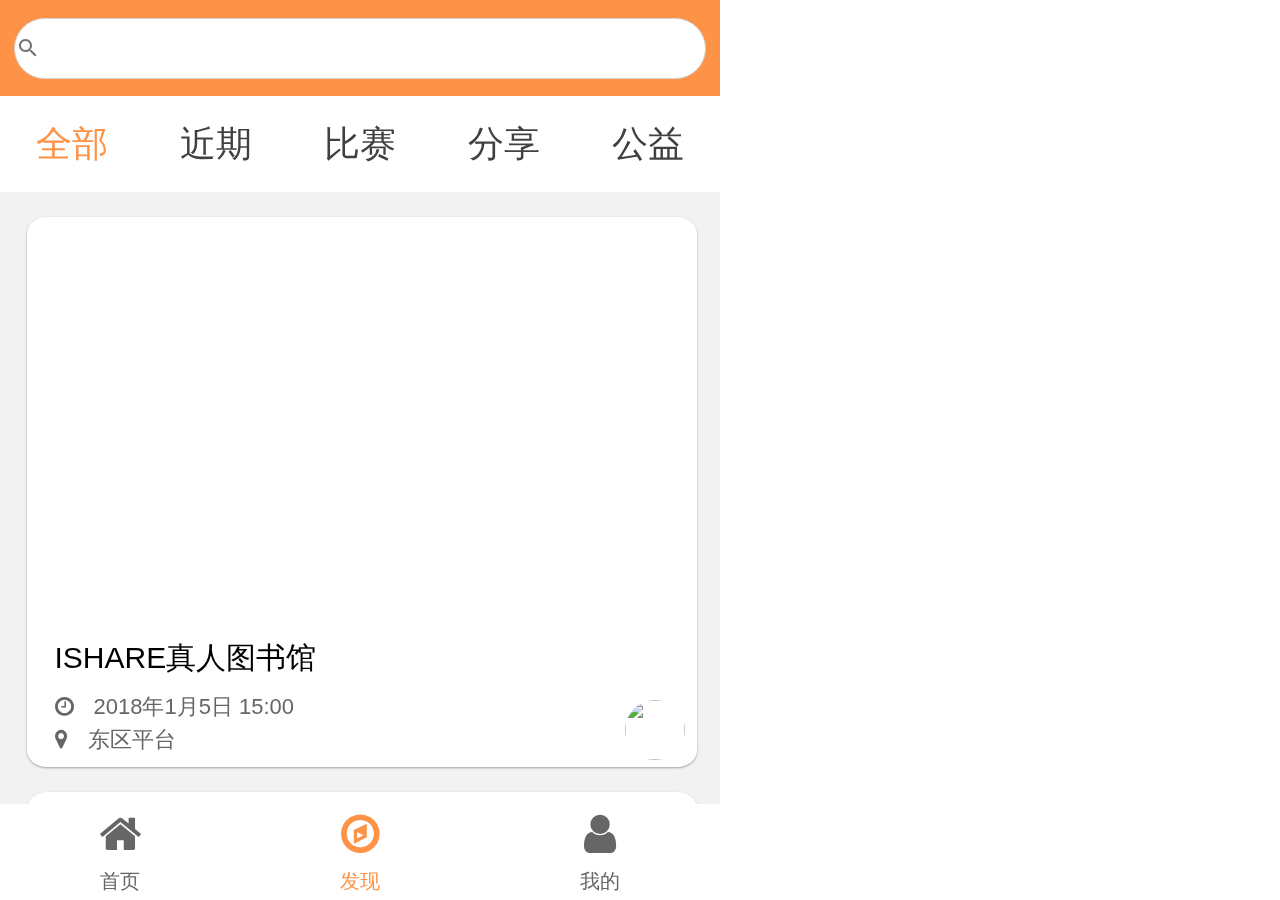
==== pages/find.html @ c49e38d6 "a problem that scrolling in find page is not solved,and all sizes have changed not comletely conside" ====
<!DOCTYPE html>
<html>

	<head>
		<meta charset="utf-8" />
		<meta name="viewport" content="width=device-width,initial-scale=1,maximum-scale=1,minimum-scale=1,user-scalable=no,minimal-ui,viewport-fit=cover" />
		<meta name="apple-mobile-web-app-capable" content="yes" />
		<!-- Color theme for statusbar -->
		<meta name="theme-color" content="#2196f3">
		<title>Ulife</title>
		<!-- Path to Framework7 Library CSS, Material Theme -->
		<link rel="stylesheet" href="../css/framework7.min.css">
		<!-- Path to your custom app styles-->
		<link rel="stylesheet" href="../css/main.css">
		<!--font awesome-->
		<link rel="stylesheet" href="../css/font-awesome.min.css" />
		<!--rem自适应js-->
		<script type="text/javascript" src="../js/selfAdapt.js"></script>
		<script type="text/javascript">
			document.addEventListener('plusready', function() {
				//console.log("所有plus api都应该在此事件发生后调用，否则会出现plus is undefined。"
			});
		</script>
	</head>

	<body>
		<!-- App root element -->
		<div id="Ulife_forall">
			<!-- Statusbar overlay -->
			<div class="statusbar"></div>
			<!-- Your main view, should have "view-main" class -->
			<div class="view view-main">
				<!-- Initial Page, "data-name" contains page name -->
				<div data-name="find" class="page">
					<!-- Top searchbar -->
					<form class="searchbar">
						<div class="searchbar-inner find_searchbardiv">
							<a class="find_searchbar_switch" href="#">
								<i class="searchbar-icon"></i>
								<span class="input-clear-button"></span>
							</a>
						</div>
					</form>
					<!-- Toolbar -->
					<div class="toolbar tabbar tabbar-labels toolbar-bottom-md home_toolbar no-shadow">
						<div class="toolbar-inner home_toolbar_div">
							<a href="/home/" class="tab-link home_toolbar">
								<i class="fa fa-home"></i>
								<span class="tabbar-label">首页</span>
							</a>
							<a href="#tab2" class="tab-link tab-link-active home_toolbar">
								<i class="fa fa-compass"></i>
								<span class="tabbar-label">发现</span>
							</a>
							<a href="#tab3" class="tab-link home_toolbar">
								<i class="fa fa-user"></i>
								<span class="tabbar-label">我的</span>
							</a>
						</div>
					</div>
					<!-- Scrollable page content -->
					<div class="page-content">
						<div>
							<div class="toolbar tabbar home_subtoolbar no-shadow">
								<div class="toolbar-inner">
									<a href="#tab4" class="tab-link tab-link-active"><span>全部</span></a>
									<a href="#tab5" class="tab-link"><span>近期</span></a>
									<a href="#tab6" class="tab-link"><span>比赛</span></a>
									<a href="#tab7" class="tab-link"><span>分享</span></a>
									<a href="#tab8" class="tab-link"><span>公益</span></a>
								</div>
							</div>
							<div class="tabs-swipeable-wrap">
								<!-- Tabs, tabs wrapper -->
								<div class="tabs">
									<!-- Tab 1, active by default -->
									<div id="tab4" class="tab tab-active">
										<!--tabs内卡片组-->
										<div class="card find_cardheader">
											<div style="background-image:url(./test/suse.jpg)" class="find_card-header align-items-flex-end"></div>
											<div class="card-content find_card-content-padding">
												<p class="find_cardtitle">ISHARE真人图书馆</p>
												<div class="find_carddetail">
													<i class="fa fa-clock-o"></i><span>2018年1月5日 15:00</span>
													<br />
													<i class="fa fa-map-marker"></i><span>东区平台</span>
												</div>
												<img src="./test/suse logo.jpg" class="home_tabs_orgimg" />
											</div>
										</div>	
										<div class="card find_cardheader">
											<div style="background-image:url(./test/g20.jpg)" class="find_card-header align-items-flex-end"></div>
											<div class="card-content find_card-content-padding">
												<p class="find_cardtitle">ISHARE真人图书馆</p>
												<div class="find_carddetail">
													<i class="fa fa-clock-o"></i><span>2018年1月5日 15:00</span>
													<br />
													<i class="fa fa-map-marker"></i><span>东区平台</span>
												</div>
												<img src="./test/suse logo.jpg" class="home_tabs_orgimg" />
											</div>
										</div>	
										<div class="card find_cardheader">
											<div style="background-image:url(./test/success.jpg)" class="find_card-header align-items-flex-end"></div>
											<div class="card-content find_card-content-padding">
												<p class="find_cardtitle">ISHARE真人图书馆</p>
												<div class="find_carddetail">
													<i class="fa fa-clock-o"></i><span>2018年1月5日 15:00</span>
													<br />
													<i class="fa fa-map-marker"></i><span>东区平台</span>
												</div>
												<img src="./test/suse logo.jpg" class="home_tabs_orgimg" />
											</div>
										</div>		
									</div>
									<!-- Tab 5 -->
									<div id="tab5" class="tab">
										... Tab 3 content ...
									</div>
								</div>
							</div>
						</div>
					</div>
				</div>
			</div>
		</div>
		<!-- Path to Framework7 Library JS-->
		<script type="text/javascript" src="../js/framework7.min.js"></script>
		<!-- Path to your app js-->
		<script type="text/javascript" src="../js/main.js"></script>
	</body>

</html>
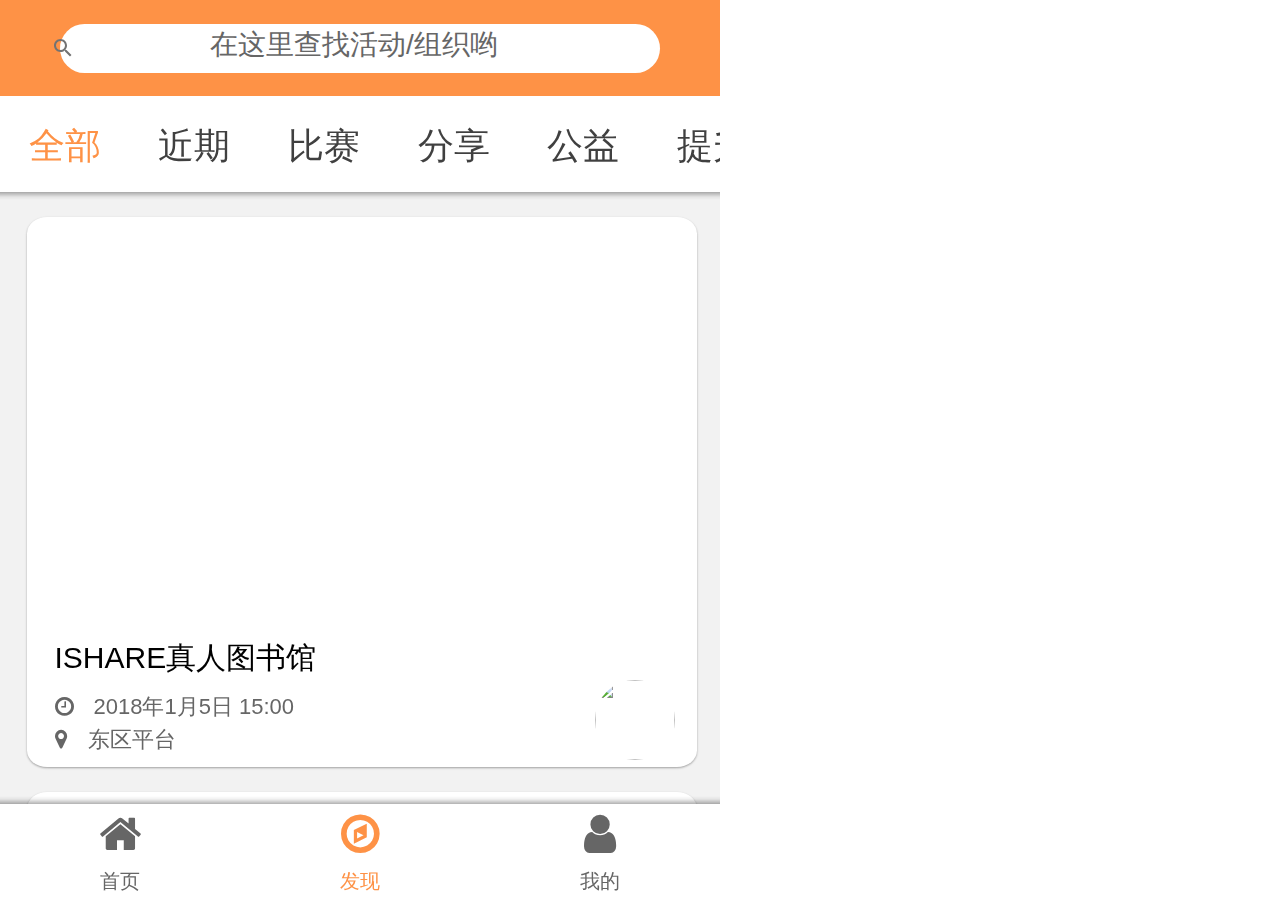
==== commit 6aeffe9c: "give you task" ====
--- a/pages/find.html
+++ b/pages/find.html
@@ -37,22 +37,22 @@
 						<div class="searchbar-inner find_searchbardiv">
 							<a class="find_searchbar_switch" href="#">
 								<i class="searchbar-icon"></i>
-								<span class="input-clear-button"></span>
+								<span>在这里查找活动/组织哟</span>
 							</a>
 						</div>
 					</form>
 					<!-- Toolbar -->
-					<div class="toolbar tabbar tabbar-labels toolbar-bottom-md home_toolbar no-shadow">
+					<div class="toolbar tabbar tabbar-labels toolbar-bottom-md home_toolbar">
 						<div class="toolbar-inner home_toolbar_div">
 							<a href="/home/" class="tab-link home_toolbar">
 								<i class="fa fa-home"></i>
 								<span class="tabbar-label">首页</span>
 							</a>
-							<a href="#tab2" class="tab-link tab-link-active home_toolbar">
+							<a href="#" class="tab-link tab-link-active home_toolbar">
 								<i class="fa fa-compass"></i>
 								<span class="tabbar-label">发现</span>
 							</a>
-							<a href="#tab3" class="tab-link home_toolbar">
+							<a href="/myown/" class="tab-link home_toolbar">
 								<i class="fa fa-user"></i>
 								<span class="tabbar-label">我的</span>
 							</a>
@@ -61,20 +61,26 @@
 					<!-- Scrollable page content -->
 					<div class="page-content">
 						<div>
-							<div class="toolbar tabbar home_subtoolbar no-shadow">
-								<div class="toolbar-inner">
-									<a href="#tab4" class="tab-link tab-link-active"><span>全部</span></a>
-									<a href="#tab5" class="tab-link"><span>近期</span></a>
-									<a href="#tab6" class="tab-link"><span>比赛</span></a>
-									<a href="#tab7" class="tab-link"><span>分享</span></a>
-									<a href="#tab8" class="tab-link"><span>公益</span></a>
+							<div class="find_subtoolbar">
+								<div data-slides-per-view="5" class="swiper-container swiper-init">
+									<div class="swiper-wrapper">
+										<a href="#find_subtab1" class="tab-link tab-link-active swiper-slide"><span>全部</span></a>
+										<a href="#find_subtab2" class="tab-link swiper-slide"><span>近期</span></a>
+										<a href="#find_subtab3" class="tab-link swiper-slide"><span>比赛</span></a>
+										<a href="#find_subtab4" class="tab-link swiper-slide"><span>分享</span></a>
+										<a href="#find_subtab5" class="tab-link swiper-slide"><span>公益</span></a>
+										<a href="#find_subtab6" class="tab-link swiper-slide"><span>提升</span></a>
+										<a href="#find_subtab7" class="tab-link swiper-slide"><span>兴趣</span></a>
+										<a href="#find_subtab8" class="tab-link swiper-slide"><span>组织</span></a>
+										<a href="#find_subtab9" class="tab-link swiper-slide"><span>其他</span></a>
+									</div>
 								</div>
 							</div>
-							<div class="tabs-swipeable-wrap">
+							<div class="tabs-swipeable-wrap find_scrollcards">
 								<!-- Tabs, tabs wrapper -->
 								<div class="tabs">
 									<!-- Tab 1, active by default -->
-									<div id="tab4" class="tab tab-active">
+									<div id="find_subtab1" class="tab tab-active">
 										<!--tabs内卡片组-->
 										<div class="card find_cardheader">
 											<div style="background-image:url(./test/suse.jpg)" class="find_card-header align-items-flex-end"></div>
@@ -87,7 +93,7 @@
 												</div>
 												<img src="./test/suse logo.jpg" class="home_tabs_orgimg" />
 											</div>
-										</div>	
+										</div>
 										<div class="card find_cardheader">
 											<div style="background-image:url(./test/g20.jpg)" class="find_card-header align-items-flex-end"></div>
 											<div class="card-content find_card-content-padding">
@@ -99,7 +105,7 @@
 												</div>
 												<img src="./test/suse logo.jpg" class="home_tabs_orgimg" />
 											</div>
-										</div>	
+										</div>
 										<div class="card find_cardheader">
 											<div style="background-image:url(./test/success.jpg)" class="find_card-header align-items-flex-end"></div>
 											<div class="card-content find_card-content-padding">
@@ -111,11 +117,47 @@
 												</div>
 												<img src="./test/suse logo.jpg" class="home_tabs_orgimg" />
 											</div>
-										</div>		
+										</div>
 									</div>
 									<!-- Tab 5 -->
-									<div id="tab5" class="tab">
-										... Tab 3 content ...
+									<div id="find_subtab2" class="tab">
+										<!--tabs内卡片组-->
+										<div class="card find_cardheader">
+											<div style="background-image:url(./test/suse.jpg)" class="find_card-header align-items-flex-end"></div>
+											<div class="card-content find_card-content-padding">
+												<p class="find_cardtitle">ISHARE真人图书馆</p>
+												<div class="find_carddetail">
+													<i class="fa fa-clock-o"></i><span>2018年1月5日 15:00</span>
+													<br />
+													<i class="fa fa-map-marker"></i><span>东区平台</span>
+												</div>
+												<img src="./test/suse logo.jpg" class="home_tabs_orgimg" />
+											</div>
+										</div>
+										<div class="card find_cardheader">
+											<div style="background-image:url(./test/g20.jpg)" class="find_card-header align-items-flex-end"></div>
+											<div class="card-content find_card-content-padding">
+												<p class="find_cardtitle">ISHARE真人图书馆</p>
+												<div class="find_carddetail">
+													<i class="fa fa-clock-o"></i><span>2018年1月5日 15:00</span>
+													<br />
+													<i class="fa fa-map-marker"></i><span>东区平台</span>
+												</div>
+												<img src="./test/suse logo.jpg" class="home_tabs_orgimg" />
+											</div>
+										</div>
+										<div class="card find_cardheader">
+											<div style="background-image:url(./test/success.jpg)" class="find_card-header align-items-flex-end"></div>
+											<div class="card-content find_card-content-padding">
+												<p class="find_cardtitle">ISHARE真人图书馆</p>
+												<div class="find_carddetail">
+													<i class="fa fa-clock-o"></i><span>2018年1月5日 15:00</span>
+													<br />
+													<i class="fa fa-map-marker"></i><span>东区平台</span>
+												</div>
+												<img src="./test/suse logo.jpg" class="home_tabs_orgimg" />
+											</div>
+										</div>
 									</div>
 								</div>
 							</div>
--- a/css/main.css
+++ b/css/main.css
@@ -1,9 +1,5 @@
 @font-face {
   font-family: "comic sans ms";
-  src: url(comic sans ms.ttf);
-}
-@font-face {
-  font-family: "思源黑体";
   src: url(comic sans ms.ttf);
 }
 #Ulife_forall {
@@ -32,9 +28,6 @@
   float: right!important;
   margin-right: 0.25rem!important;
 }
-.navbar::after {
-  display: none;
-}
 .home_swiper {
   width: 7.2rem;
   height: 4.05rem;
@@ -55,7 +48,7 @@
   width: 7.2rem;
   height: 0.12rem;
   background: white;
-  border-radius: 90% 90% 0 0;
+  border-radius: 100% 100% 0 0;
   position: relative;
   z-index: 5000;
   bottom: 0.12rem;
@@ -177,11 +170,54 @@
 }
 .find_searchbardiv a {
   background: white;
-  width: 6.9rem!important;
-  height: 0.59rem!important;
+  width: 6rem!important;
+  height: 0.49rem!important;
   margin: 0 auto;
-  border: 1px solid lightgray;
+  border: none;
   border-radius: 6rem;
+}
+.find_searchbardiv a i {
+  margin-left: 0.35rem;
+}
+.find_searchbardiv a span {
+  color: #666666;
+  font-size: 0.28rem;
+  margin-left: 1.5rem;
+}
+.find_subtoolbar {
+  height: 0.96rem!important;
+  border: none!important;
+  background: white!important;
+  position: fixed;
+  top: 0.96rem;
+  z-index: 5000;
+}
+.find_subtoolbar div {
+  background: white!important;
+}
+.find_subtoolbar div a {
+  margin-top: 0.23rem;
+}
+.find_subtoolbar div a span {
+  color: black;
+  font-size: 0.36rem!important;
+  opacity: 0.75;
+}
+.find_subtoolbar:after {
+  content: '';
+  position: absolute;
+  right: 0;
+  width: 100%;
+  top: 100%;
+  bottom: auto;
+  height: 10px;
+  pointer-events: none;
+  background: -webkit-gradient(linear, left top, left bottom, from(rgba(0, 0, 0, 0.3)), color-stop(40%, rgba(0, 0, 0, 0.1)), color-stop(50%, rgba(0, 0, 0, 0.05)), color-stop(80%, rgba(0, 0, 0, 0)), to(rgba(0, 0, 0, 0)));
+  background: -webkit-linear-gradient(top, rgba(0, 0, 0, 0.3) 0%, rgba(0, 0, 0, 0.1) 40%, rgba(0, 0, 0, 0.05) 50%, rgba(0, 0, 0, 0) 80%, rgba(0, 0, 0, 0) 100%);
+  background: linear-gradient(to bottom, rgba(0, 0, 0, 0.3) 0%, rgba(0, 0, 0, 0.1) 40%, rgba(0, 0, 0, 0.05) 50%, rgba(0, 0, 0, 0) 80%, rgba(0, 0, 0, 0) 100%);
+}
+.find_scrollcards {
+  margin-top: 0.96rem;
 }
 .find_cardheader {
   height: 5.5rem!important;
@@ -220,7 +256,7 @@
   float: left;
   margin-top: 0.1rem;
   padding-left: 0.08rem;
-  width: 5.7rem;
+  width: 5.4rem;
   font-size: 0.22rem;
   color: #666666;
 }
@@ -228,13 +264,17 @@
   margin-left: 0.2rem;
 }
 .find_cardheader .find_card-content-padding img {
-  width: 0.6rem;
-  height: 0.6rem;
+  width: 0.8rem;
+  height: 0.8rem;
   max-width: 100%;
   max-height: 100%;
   border-radius: 100%;
   color: #666666!important;
   font-size: 0.3rem;
   float: left;
-  margin-top: 0.2rem;
-}
+}
+.myown_mydiv {
+  width: 7.2rem;
+  height: 4.05rem;
+  background: url(../test/渐变.png) no-repeat;
+}
